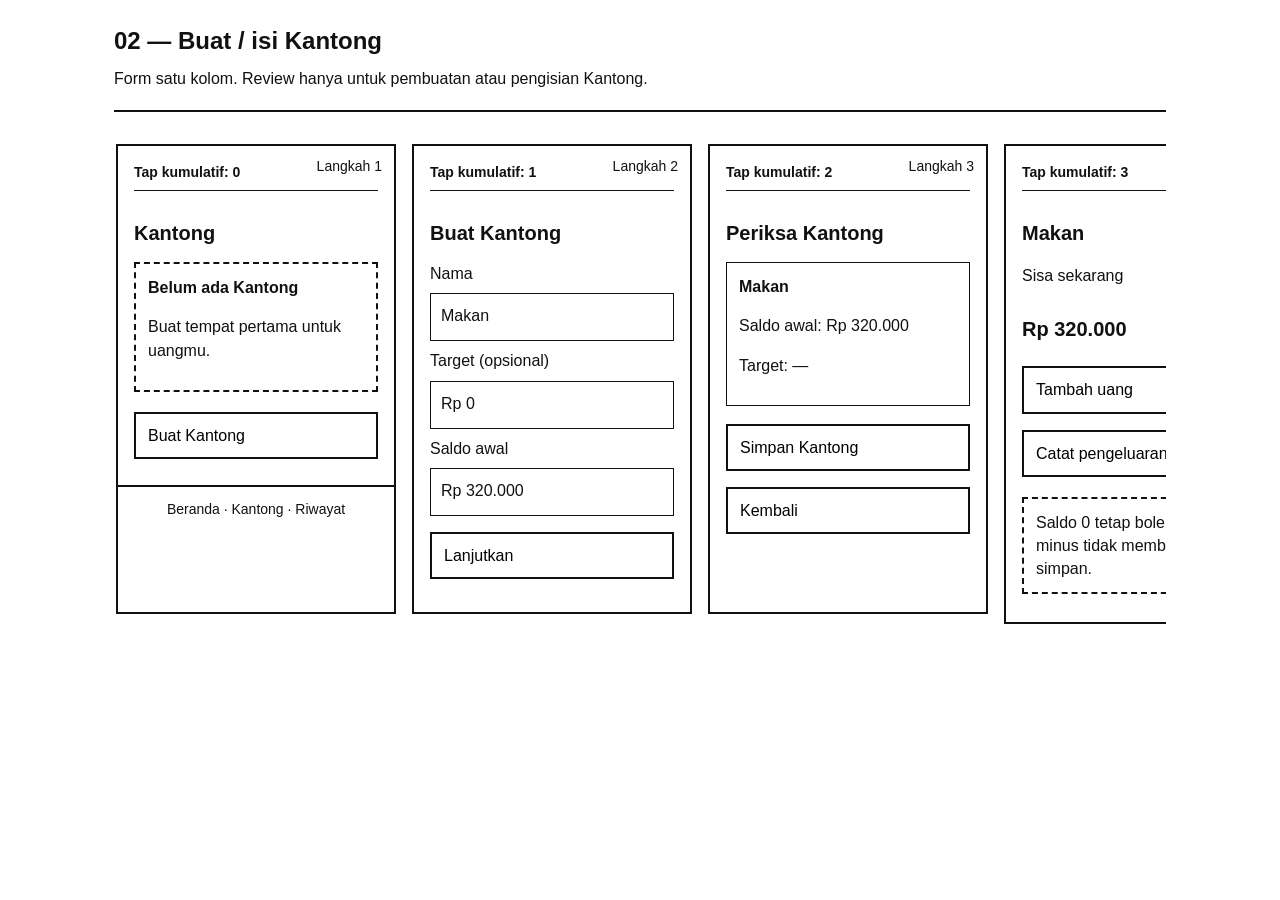
==== docs/ux/wireframes/02-kantong.html @ 2f8f4656 "docs(ux): add low-fidelity wireframes Co-authored-by: multica-agent <github@multica.ai>" ====
<!doctype html><html lang="id"><head><meta charset="utf-8"><meta name="viewport" content="width=device-width,initial-scale=1"><title>Kantong — Moolah</title><link rel="stylesheet" href="style.css"></head><body><main class="wrap"><div class="intro"><h1>02 — Buat / isi Kantong</h1><p>Form satu kolom. Review hanya untuk pembuatan atau pengisian Kantong.</p></div><section class="flow"><article class="screen"><span class="step">Langkah 1</span><div class="meta">Tap kumulatif: 0</div><h2>Kantong</h2><div class="state"><b>Belum ada Kantong</b><p>Buat tempat pertama untuk uangmu.</p></div><button class="touch">Buat Kantong</button><div class="nav">Beranda · Kantong · Riwayat</div></article><article class="screen"><span class="step">Langkah 2</span><div class="meta">Tap kumulatif: 1</div><h2>Buat Kantong</h2><label>Nama<div class="field">Makan</div></label><label>Target (opsional)<div class="field">Rp 0</div></label><label>Saldo awal<div class="field">Rp 320.000</div></label><button class="touch">Lanjutkan</button></article><article class="screen"><span class="step">Langkah 3</span><div class="meta">Tap kumulatif: 2</div><h2>Periksa Kantong</h2><div class="box"><b>Makan</b><p>Saldo awal: Rp 320.000</p><p>Target: —</p></div><button class="touch">Simpan Kantong</button><button class="touch">Kembali</button></article><article class="screen"><span class="step">Selesai</span><div class="meta">Tap kumulatif: 3</div><h2>Makan</h2><p>Sisa sekarang</p><h2>Rp 320.000</h2><button class="touch">Tambah uang</button><button class="touch">Catat pengeluaran</button><div class="state">Saldo 0 tetap boleh. Kantong minus tidak memblokir simpan.</div></article></section></main></body></html>
---- docs/ux/wireframes/style.css ----
*{box-sizing:border-box}html{font-size:16px}body{margin:0;background:#fff;color:#111;font:16px/1.45 Arial,sans-serif}a{color:#111}.wrap{max-width:1100px;margin:auto;padding:24px}.intro{border-bottom:2px solid #111;margin-bottom:24px}.intro h1{font-size:24px;margin:0 0 8px}.intro p{margin:8px 0 20px}.flow{display:flex;gap:16px;align-items:flex-start;overflow-x:auto;padding:8px 2px 24px}.screen{flex:0 0 280px;min-height:470px;border:2px solid #111;padding:16px;position:relative}.screen h2{font-size:20px;margin:28px 0 14px}.screen h3{font-size:16px;margin:16px 0 8px}.meta{border-bottom:1px solid #111;padding-bottom:8px;font-size:14px;font-weight:bold}.step{position:absolute;right:12px;top:10px;font-size:14px}.tap{font-size:14px;border:1px dashed #555;padding:4px;margin:12px 0}.touch{min-height:44px;border:2px solid #111;background:#fff;padding:10px 12px;margin:8px 0;width:100%;font:inherit;text-align:left}.touch.center{text-align:center}.field{border:1px solid #111;min-height:48px;padding:10px;margin:8px 0}.field small{display:block;font-size:12px}.line{border-top:1px solid #111;margin:14px 0}.box{border:1px solid #111;padding:12px;margin:10px 0}.muted{color:#444}.state{border:2px dashed #111;padding:12px;margin:12px 0}.nav{border-top:2px solid #111;margin:18px -16px -16px;padding:12px 8px;display:flex;justify-content:space-around;font-size:14px}.toast{border:2px solid #111;padding:12px;margin-top:16px}.badge{display:inline-block;border:1px solid #111;padding:3px 7px;font-size:14px}.index li{margin:12px 0}.legend{font-size:14px;border-left:4px solid #111;padding-left:10px;margin:16px 0}@media(max-width:600px){.wrap{padding:16px}.screen{flex-basis:280px}}
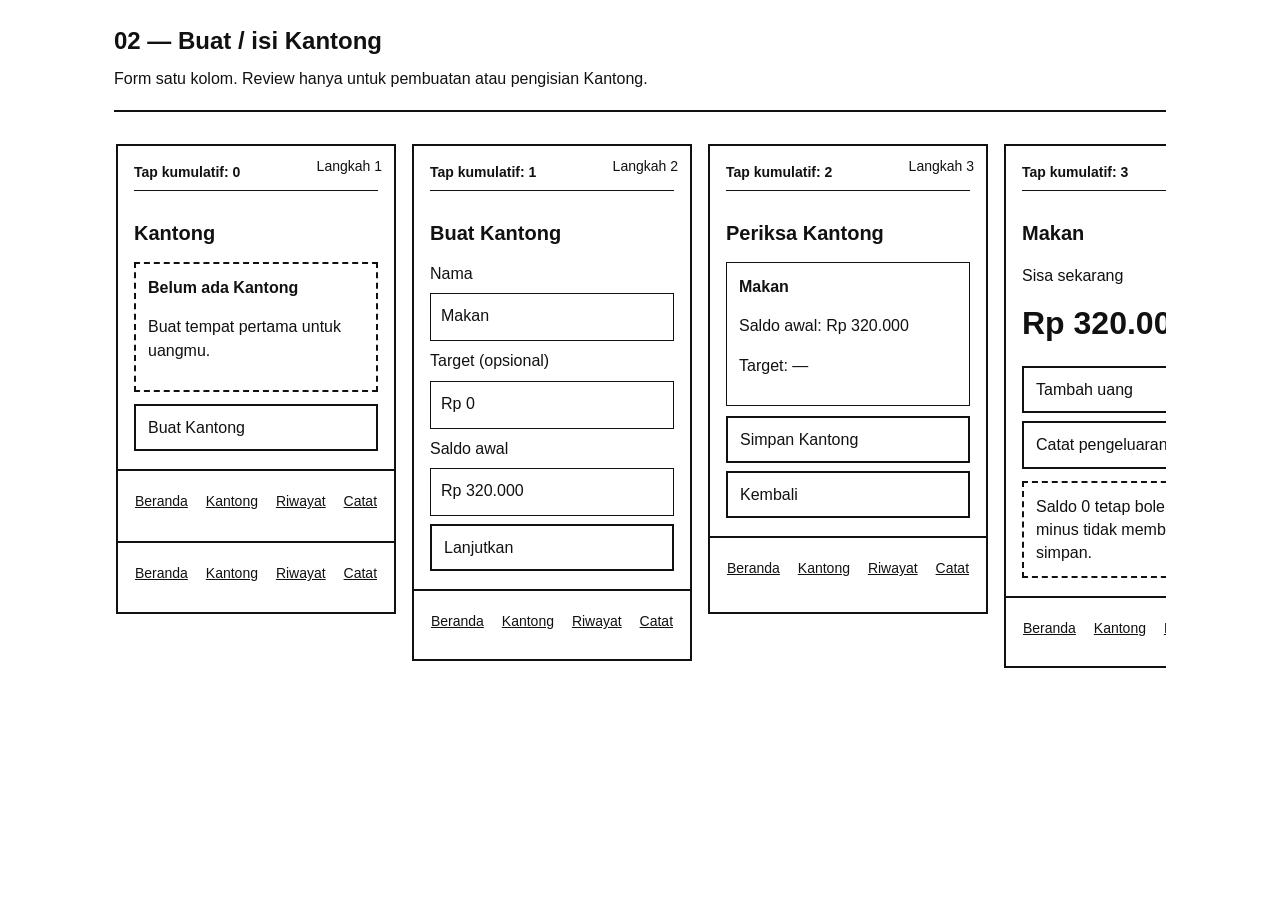
==== commit b21b6f5a: "docs(ux): link wireframe screens Co-authored-by: multica-agent <github@multica.ai>" ====
--- a/docs/ux/wireframes/02-kantong.html
+++ b/docs/ux/wireframes/02-kantong.html
@@ -1 +1 @@
-<!doctype html><html lang="id"><head><meta charset="utf-8"><meta name="viewport" content="width=device-width,initial-scale=1"><title>Kantong — Moolah</title><link rel="stylesheet" href="style.css"></head><body><main class="wrap"><div class="intro"><h1>02 — Buat / isi Kantong</h1><p>Form satu kolom. Review hanya untuk pembuatan atau pengisian Kantong.</p></div><section class="flow"><article class="screen"><span class="step">Langkah 1</span><div class="meta">Tap kumulatif: 0</div><h2>Kantong</h2><div class="state"><b>Belum ada Kantong</b><p>Buat tempat pertama untuk uangmu.</p></div><button class="touch">Buat Kantong</button><div class="nav">Beranda · Kantong · Riwayat</div></article><article class="screen"><span class="step">Langkah 2</span><div class="meta">Tap kumulatif: 1</div><h2>Buat Kantong</h2><label>Nama<div class="field">Makan</div></label><label>Target (opsional)<div class="field">Rp 0</div></label><label>Saldo awal<div class="field">Rp 320.000</div></label><button class="touch">Lanjutkan</button></article><article class="screen"><span class="step">Langkah 3</span><div class="meta">Tap kumulatif: 2</div><h2>Periksa Kantong</h2><div class="box"><b>Makan</b><p>Saldo awal: Rp 320.000</p><p>Target: —</p></div><button class="touch">Simpan Kantong</button><button class="touch">Kembali</button></article><article class="screen"><span class="step">Selesai</span><div class="meta">Tap kumulatif: 3</div><h2>Makan</h2><p>Sisa sekarang</p><h2>Rp 320.000</h2><button class="touch">Tambah uang</button><button class="touch">Catat pengeluaran</button><div class="state">Saldo 0 tetap boleh. Kantong minus tidak memblokir simpan.</div></article></section></main></body></html>+<!doctype html><html lang="id"><head><meta charset="utf-8"><meta name="viewport" content="width=device-width,initial-scale=1"><title>Kantong — Moolah</title><link rel="stylesheet" href="style.css"></head><body><main class="wrap"><div class="intro"><h1>02 — Buat / isi Kantong</h1><p>Form satu kolom. Review hanya untuk pembuatan atau pengisian Kantong.</p></div><section class="flow"><article class="screen"><span class="step">Langkah 1</span><div class="meta">Tap kumulatif: 0</div><h2>Kantong</h2><div class="state"><b>Belum ada Kantong</b><p>Buat tempat pertama untuk uangmu.</p></div><a class="touch" href="02-kantong.html">Buat Kantong</a><div class="nav"><a href="01-onboarding.html">Beranda</a><a href="02-kantong.html">Kantong</a><a href="05-sisa-kantong.html">Riwayat</a><a href="03-manual.html">Catat</a></div><div class="nav"><a href="01-onboarding.html">Beranda</a><a href="02-kantong.html">Kantong</a><a href="05-sisa-kantong.html">Riwayat</a><a href="03-manual.html">Catat</a></div></article><article class="screen"><span class="step">Langkah 2</span><div class="meta">Tap kumulatif: 1</div><h2>Buat Kantong</h2><label>Nama<div class="field">Makan</div></label><label>Target (opsional)<div class="field">Rp 0</div></label><label>Saldo awal<div class="field">Rp 320.000</div></label><a class="touch" href="03-manual.html">Lanjutkan</a><div class="nav"><a href="01-onboarding.html">Beranda</a><a href="02-kantong.html">Kantong</a><a href="05-sisa-kantong.html">Riwayat</a><a href="03-manual.html">Catat</a></div></article><article class="screen"><span class="step">Langkah 3</span><div class="meta">Tap kumulatif: 2</div><h2>Periksa Kantong</h2><div class="box"><b>Makan</b><p>Saldo awal: Rp 320.000</p><p>Target: —</p></div><a class="touch" href="02-kantong.html">Simpan Kantong</a><a class="touch" href="index.html">Kembali</a><div class="nav"><a href="01-onboarding.html">Beranda</a><a href="02-kantong.html">Kantong</a><a href="05-sisa-kantong.html">Riwayat</a><a href="03-manual.html">Catat</a></div></article><article class="screen"><span class="step">Selesai</span><div class="meta">Tap kumulatif: 3</div><h2>Makan</h2><p>Sisa sekarang</p><div class="balance">Rp 320.000</div><a class="touch" href="02-kantong.html">Tambah uang</a><a class="touch" href="03-manual.html">Catat pengeluaran</a><div class="state">Saldo 0 tetap boleh. Kantong minus tidak memblokir simpan.</div><div class="nav"><a href="01-onboarding.html">Beranda</a><a href="02-kantong.html">Kantong</a><a href="05-sisa-kantong.html">Riwayat</a><a href="03-manual.html">Catat</a></div></article></section></main></body></html>
--- a/docs/ux/wireframes/style.css
+++ b/docs/ux/wireframes/style.css
@@ -1 +1,2 @@
 *{box-sizing:border-box}html{font-size:16px}body{margin:0;background:#fff;color:#111;font:16px/1.45 Arial,sans-serif}a{color:#111}.wrap{max-width:1100px;margin:auto;padding:24px}.intro{border-bottom:2px solid #111;margin-bottom:24px}.intro h1{font-size:24px;margin:0 0 8px}.intro p{margin:8px 0 20px}.flow{display:flex;gap:16px;align-items:flex-start;overflow-x:auto;padding:8px 2px 24px}.screen{flex:0 0 280px;min-height:470px;border:2px solid #111;padding:16px;position:relative}.screen h2{font-size:20px;margin:28px 0 14px}.screen h3{font-size:16px;margin:16px 0 8px}.meta{border-bottom:1px solid #111;padding-bottom:8px;font-size:14px;font-weight:bold}.step{position:absolute;right:12px;top:10px;font-size:14px}.tap{font-size:14px;border:1px dashed #555;padding:4px;margin:12px 0}.touch{min-height:44px;border:2px solid #111;background:#fff;padding:10px 12px;margin:8px 0;width:100%;font:inherit;text-align:left}.touch.center{text-align:center}.field{border:1px solid #111;min-height:48px;padding:10px;margin:8px 0}.field small{display:block;font-size:12px}.line{border-top:1px solid #111;margin:14px 0}.box{border:1px solid #111;padding:12px;margin:10px 0}.muted{color:#444}.state{border:2px dashed #111;padding:12px;margin:12px 0}.nav{border-top:2px solid #111;margin:18px -16px -16px;padding:12px 8px;display:flex;justify-content:space-around;font-size:14px}.toast{border:2px solid #111;padding:12px;margin-top:16px}.badge{display:inline-block;border:1px solid #111;padding:3px 7px;font-size:14px}.index li{margin:12px 0}.legend{font-size:14px;border-left:4px solid #111;padding-left:10px;margin:16px 0}@media(max-width:600px){.wrap{padding:16px}.screen{flex-basis:280px}}
+.touch{display:block;text-decoration:none}.nav a{color:#111;text-decoration:underline;padding:8px 4px;min-height:44px;display:inline-block}.balance{font-size:32px;font-weight:bold;line-height:1.15;margin:18px 0 24px}
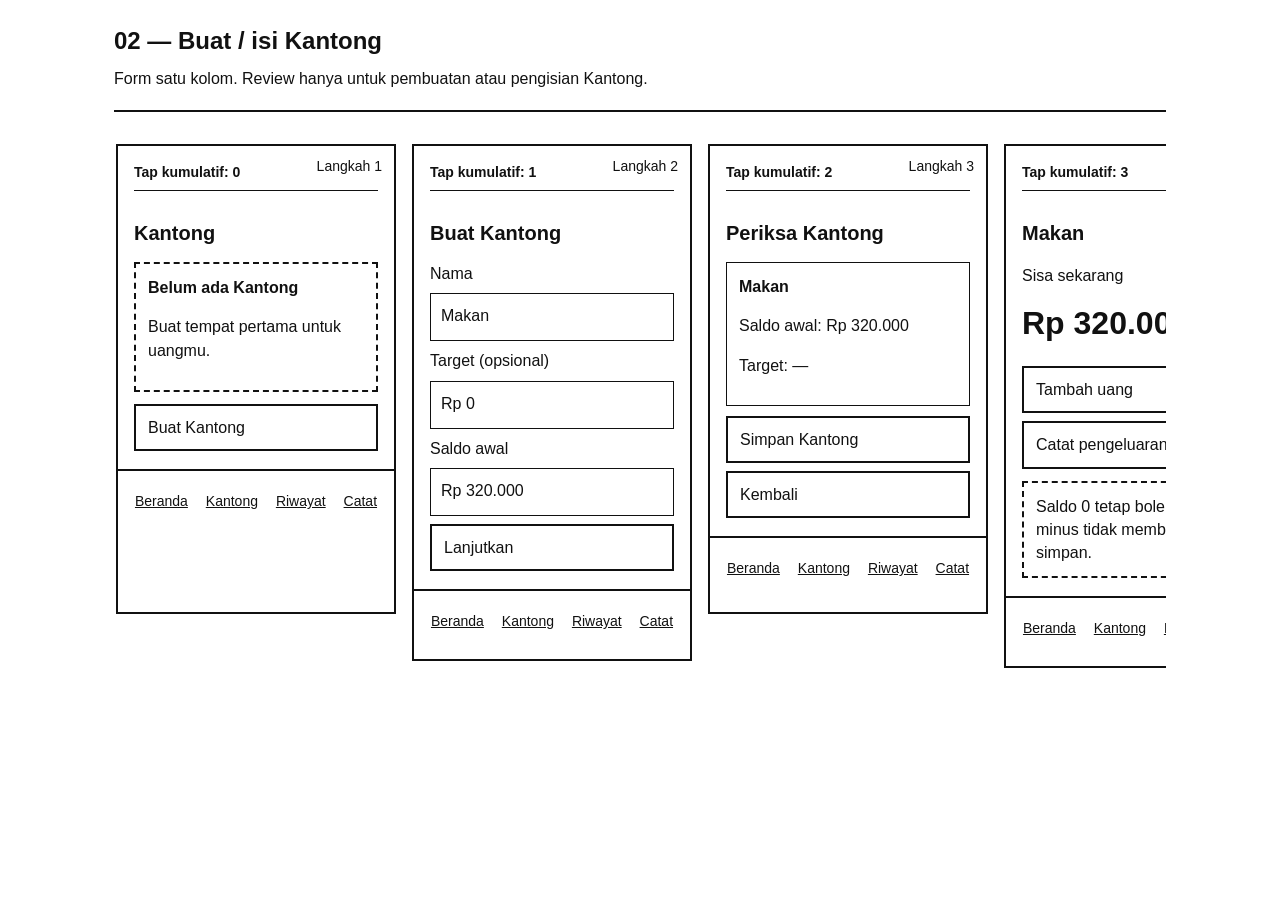
==== commit 4c9bd8a5: "fix(ux): make wireframe flows executable Co-authored-by: multica-agent <github@multica.ai>" ====
--- a/docs/ux/wireframes/02-kantong.html
+++ b/docs/ux/wireframes/02-kantong.html
@@ -1 +1 @@
-<!doctype html><html lang="id"><head><meta charset="utf-8"><meta name="viewport" content="width=device-width,initial-scale=1"><title>Kantong — Moolah</title><link rel="stylesheet" href="style.css"></head><body><main class="wrap"><div class="intro"><h1>02 — Buat / isi Kantong</h1><p>Form satu kolom. Review hanya untuk pembuatan atau pengisian Kantong.</p></div><section class="flow"><article class="screen"><span class="step">Langkah 1</span><div class="meta">Tap kumulatif: 0</div><h2>Kantong</h2><div class="state"><b>Belum ada Kantong</b><p>Buat tempat pertama untuk uangmu.</p></div><a class="touch" href="02-kantong.html">Buat Kantong</a><div class="nav"><a href="01-onboarding.html">Beranda</a><a href="02-kantong.html">Kantong</a><a href="05-sisa-kantong.html">Riwayat</a><a href="03-manual.html">Catat</a></div><div class="nav"><a href="01-onboarding.html">Beranda</a><a href="02-kantong.html">Kantong</a><a href="05-sisa-kantong.html">Riwayat</a><a href="03-manual.html">Catat</a></div></article><article class="screen"><span class="step">Langkah 2</span><div class="meta">Tap kumulatif: 1</div><h2>Buat Kantong</h2><label>Nama<div class="field">Makan</div></label><label>Target (opsional)<div class="field">Rp 0</div></label><label>Saldo awal<div class="field">Rp 320.000</div></label><a class="touch" href="03-manual.html">Lanjutkan</a><div class="nav"><a href="01-onboarding.html">Beranda</a><a href="02-kantong.html">Kantong</a><a href="05-sisa-kantong.html">Riwayat</a><a href="03-manual.html">Catat</a></div></article><article class="screen"><span class="step">Langkah 3</span><div class="meta">Tap kumulatif: 2</div><h2>Periksa Kantong</h2><div class="box"><b>Makan</b><p>Saldo awal: Rp 320.000</p><p>Target: —</p></div><a class="touch" href="02-kantong.html">Simpan Kantong</a><a class="touch" href="index.html">Kembali</a><div class="nav"><a href="01-onboarding.html">Beranda</a><a href="02-kantong.html">Kantong</a><a href="05-sisa-kantong.html">Riwayat</a><a href="03-manual.html">Catat</a></div></article><article class="screen"><span class="step">Selesai</span><div class="meta">Tap kumulatif: 3</div><h2>Makan</h2><p>Sisa sekarang</p><div class="balance">Rp 320.000</div><a class="touch" href="02-kantong.html">Tambah uang</a><a class="touch" href="03-manual.html">Catat pengeluaran</a><div class="state">Saldo 0 tetap boleh. Kantong minus tidak memblokir simpan.</div><div class="nav"><a href="01-onboarding.html">Beranda</a><a href="02-kantong.html">Kantong</a><a href="05-sisa-kantong.html">Riwayat</a><a href="03-manual.html">Catat</a></div></article></section></main></body></html>+<!doctype html><html lang="id"><head><meta charset="utf-8"><meta name="viewport" content="width=device-width,initial-scale=1"><title>Kantong — Moolah</title><link rel="stylesheet" href="style.css"></head><body><main class="wrap"><div class="intro"><h1>02 — Buat / isi Kantong</h1><p>Form satu kolom. Review hanya untuk pembuatan atau pengisian Kantong.</p></div><section class="flow"><article class="screen" id="layar-1"><span class="step">Langkah 1</span><div class="meta">Tap kumulatif: 0</div><h2>Kantong</h2><div class="state"><b>Belum ada Kantong</b><p>Buat tempat pertama untuk uangmu.</p></div><a class="touch" href="02-kantong.html">Buat Kantong</a><div class="nav"><a href="05-sisa-kantong.html#beranda">Beranda</a><a href="02-kantong.html#layar-1">Kantong</a><a href="05-sisa-kantong.html#riwayat">Riwayat</a><a href="03-manual.html#layar-1">Catat</a></div></article><article class="screen" id="layar-2"><span class="step">Langkah 2</span><div class="meta">Tap kumulatif: 1</div><h2>Buat Kantong</h2><label>Nama<div class="field">Makan</div></label><label>Target (opsional)<div class="field">Rp 0</div></label><label>Saldo awal<div class="field">Rp 320.000</div></label><a class="touch" href="#layar-3">Lanjutkan</a><div class="nav"><a href="05-sisa-kantong.html#beranda">Beranda</a><a href="02-kantong.html#layar-1">Kantong</a><a href="05-sisa-kantong.html#riwayat">Riwayat</a><a href="03-manual.html#layar-1">Catat</a></div></article><article class="screen" id="layar-3"><span class="step">Langkah 3</span><div class="meta">Tap kumulatif: 2</div><h2>Periksa Kantong</h2><div class="box"><b>Makan</b><p>Saldo awal: Rp 320.000</p><p>Target: —</p></div><a class="touch" href="#layar-4">Simpan Kantong</a><a class="touch" href="index.html">Kembali</a><div class="nav"><a href="05-sisa-kantong.html#beranda">Beranda</a><a href="02-kantong.html#layar-1">Kantong</a><a href="05-sisa-kantong.html#riwayat">Riwayat</a><a href="03-manual.html#layar-1">Catat</a></div></article><article class="screen" id="layar-4"><span class="step">Selesai</span><div class="meta">Tap kumulatif: 3</div><h2>Makan</h2><p>Sisa sekarang</p><div class="balance">Rp 320.000</div><a class="touch" href="02-kantong.html">Tambah uang</a><a class="touch" href="03-manual.html">Catat pengeluaran</a><div class="state">Saldo 0 tetap boleh. Kantong minus tidak memblokir simpan.</div><div class="nav"><a href="05-sisa-kantong.html#beranda">Beranda</a><a href="02-kantong.html#layar-1">Kantong</a><a href="05-sisa-kantong.html#riwayat">Riwayat</a><a href="03-manual.html#layar-1">Catat</a></div></article></section></main></body></html>
--- a/docs/ux/wireframes/style.css
+++ b/docs/ux/wireframes/style.css
@@ -1,2 +1,3 @@
 *{box-sizing:border-box}html{font-size:16px}body{margin:0;background:#fff;color:#111;font:16px/1.45 Arial,sans-serif}a{color:#111}.wrap{max-width:1100px;margin:auto;padding:24px}.intro{border-bottom:2px solid #111;margin-bottom:24px}.intro h1{font-size:24px;margin:0 0 8px}.intro p{margin:8px 0 20px}.flow{display:flex;gap:16px;align-items:flex-start;overflow-x:auto;padding:8px 2px 24px}.screen{flex:0 0 280px;min-height:470px;border:2px solid #111;padding:16px;position:relative}.screen h2{font-size:20px;margin:28px 0 14px}.screen h3{font-size:16px;margin:16px 0 8px}.meta{border-bottom:1px solid #111;padding-bottom:8px;font-size:14px;font-weight:bold}.step{position:absolute;right:12px;top:10px;font-size:14px}.tap{font-size:14px;border:1px dashed #555;padding:4px;margin:12px 0}.touch{min-height:44px;border:2px solid #111;background:#fff;padding:10px 12px;margin:8px 0;width:100%;font:inherit;text-align:left}.touch.center{text-align:center}.field{border:1px solid #111;min-height:48px;padding:10px;margin:8px 0}.field small{display:block;font-size:12px}.line{border-top:1px solid #111;margin:14px 0}.box{border:1px solid #111;padding:12px;margin:10px 0}.muted{color:#444}.state{border:2px dashed #111;padding:12px;margin:12px 0}.nav{border-top:2px solid #111;margin:18px -16px -16px;padding:12px 8px;display:flex;justify-content:space-around;font-size:14px}.toast{border:2px solid #111;padding:12px;margin-top:16px}.badge{display:inline-block;border:1px solid #111;padding:3px 7px;font-size:14px}.index li{margin:12px 0}.legend{font-size:14px;border-left:4px solid #111;padding-left:10px;margin:16px 0}@media(max-width:600px){.wrap{padding:16px}.screen{flex-basis:280px}}
 .touch{display:block;text-decoration:none}.nav a{color:#111;text-decoration:underline;padding:8px 4px;min-height:44px;display:inline-block}.balance{font-size:32px;font-weight:bold;line-height:1.15;margin:18px 0 24px}
+.screen:target{outline:3px solid #111;outline-offset:4px}.balance{font-size:32px;font-weight:bold;line-height:1.15;margin:18px 0 24px}
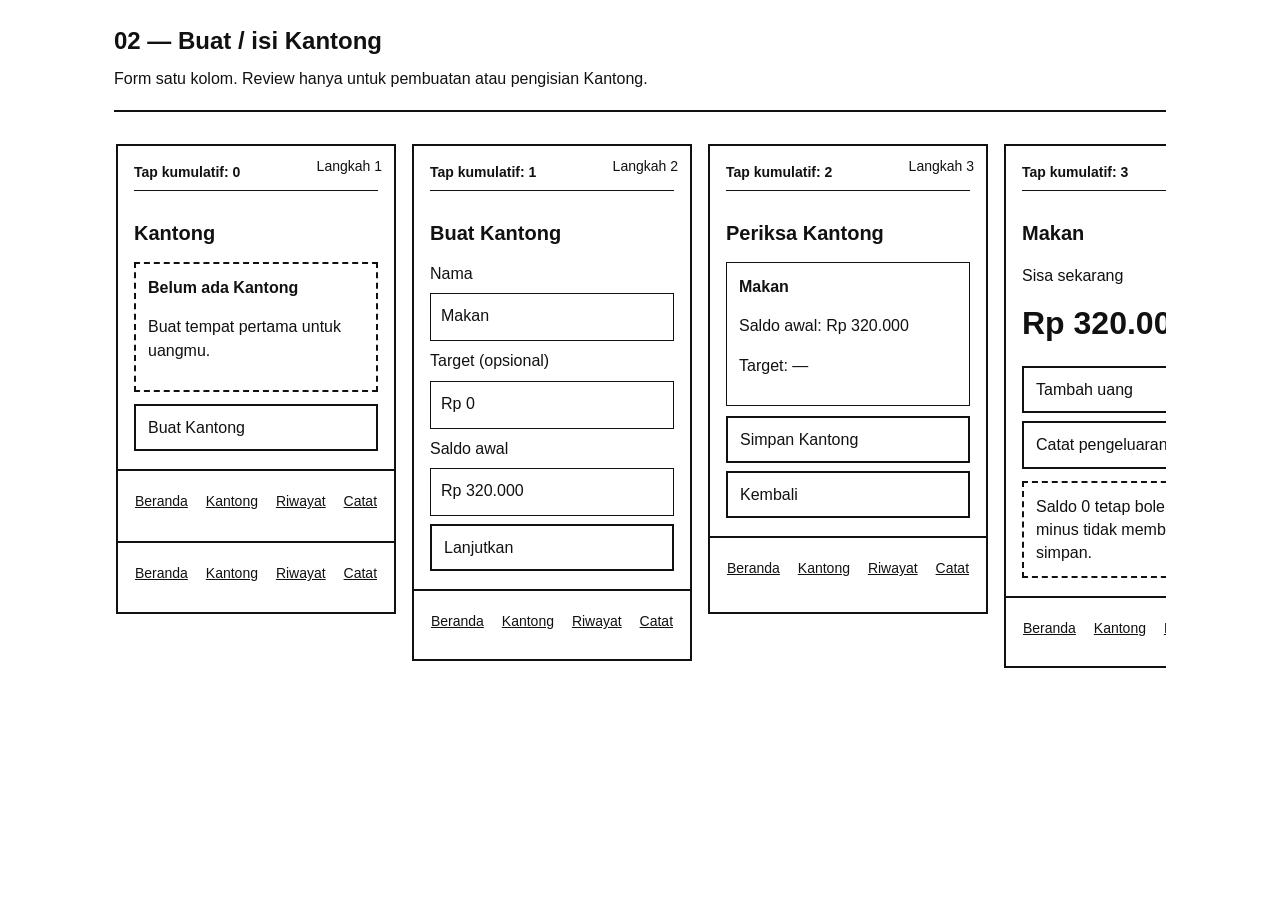
==== commit 0675c0e9: "Merge commit '3c64b82' into agent/morgan/ux-phase1-2" ====
--- a/docs/ux/wireframes/02-kantong.html
+++ b/docs/ux/wireframes/02-kantong.html
@@ -1 +1 @@
-<!doctype html><html lang="id"><head><meta charset="utf-8"><meta name="viewport" content="width=device-width,initial-scale=1"><title>Kantong — Moolah</title><link rel="stylesheet" href="style.css"></head><body><main class="wrap"><div class="intro"><h1>02 — Buat / isi Kantong</h1><p>Form satu kolom. Review hanya untuk pembuatan atau pengisian Kantong.</p></div><section class="flow"><article class="screen" id="layar-1"><span class="step">Langkah 1</span><div class="meta">Tap kumulatif: 0</div><h2>Kantong</h2><div class="state"><b>Belum ada Kantong</b><p>Buat tempat pertama untuk uangmu.</p></div><a class="touch" href="02-kantong.html">Buat Kantong</a><div class="nav"><a href="05-sisa-kantong.html#beranda">Beranda</a><a href="02-kantong.html#layar-1">Kantong</a><a href="05-sisa-kantong.html#riwayat">Riwayat</a><a href="03-manual.html#layar-1">Catat</a></div></article><article class="screen" id="layar-2"><span class="step">Langkah 2</span><div class="meta">Tap kumulatif: 1</div><h2>Buat Kantong</h2><label>Nama<div class="field">Makan</div></label><label>Target (opsional)<div class="field">Rp 0</div></label><label>Saldo awal<div class="field">Rp 320.000</div></label><a class="touch" href="#layar-3">Lanjutkan</a><div class="nav"><a href="05-sisa-kantong.html#beranda">Beranda</a><a href="02-kantong.html#layar-1">Kantong</a><a href="05-sisa-kantong.html#riwayat">Riwayat</a><a href="03-manual.html#layar-1">Catat</a></div></article><article class="screen" id="layar-3"><span class="step">Langkah 3</span><div class="meta">Tap kumulatif: 2</div><h2>Periksa Kantong</h2><div class="box"><b>Makan</b><p>Saldo awal: Rp 320.000</p><p>Target: —</p></div><a class="touch" href="#layar-4">Simpan Kantong</a><a class="touch" href="index.html">Kembali</a><div class="nav"><a href="05-sisa-kantong.html#beranda">Beranda</a><a href="02-kantong.html#layar-1">Kantong</a><a href="05-sisa-kantong.html#riwayat">Riwayat</a><a href="03-manual.html#layar-1">Catat</a></div></article><article class="screen" id="layar-4"><span class="step">Selesai</span><div class="meta">Tap kumulatif: 3</div><h2>Makan</h2><p>Sisa sekarang</p><div class="balance">Rp 320.000</div><a class="touch" href="02-kantong.html">Tambah uang</a><a class="touch" href="03-manual.html">Catat pengeluaran</a><div class="state">Saldo 0 tetap boleh. Kantong minus tidak memblokir simpan.</div><div class="nav"><a href="05-sisa-kantong.html#beranda">Beranda</a><a href="02-kantong.html#layar-1">Kantong</a><a href="05-sisa-kantong.html#riwayat">Riwayat</a><a href="03-manual.html#layar-1">Catat</a></div></article></section></main></body></html>+<!doctype html><html lang="id"><head><meta charset="utf-8"><meta name="viewport" content="width=device-width,initial-scale=1"><title>Kantong — Moolah</title><link rel="stylesheet" href="style.css"></head><body><main class="wrap"><div class="intro"><h1>02 — Buat / isi Kantong</h1><p>Form satu kolom. Review hanya untuk pembuatan atau pengisian Kantong.</p></div><section class="flow"><article class="screen"><span class="step">Langkah 1</span><div class="meta">Tap kumulatif: 0</div><h2>Kantong</h2><div class="state"><b>Belum ada Kantong</b><p>Buat tempat pertama untuk uangmu.</p></div><a class="touch" href="02-kantong.html">Buat Kantong</a><div class="nav"><a href="01-onboarding.html">Beranda</a><a href="02-kantong.html">Kantong</a><a href="05-sisa-kantong.html">Riwayat</a><a href="03-manual.html">Catat</a></div><div class="nav"><a href="01-onboarding.html">Beranda</a><a href="02-kantong.html">Kantong</a><a href="05-sisa-kantong.html">Riwayat</a><a href="03-manual.html">Catat</a></div></article><article class="screen"><span class="step">Langkah 2</span><div class="meta">Tap kumulatif: 1</div><h2>Buat Kantong</h2><label>Nama<div class="field">Makan</div></label><label>Target (opsional)<div class="field">Rp 0</div></label><label>Saldo awal<div class="field">Rp 320.000</div></label><a class="touch" href="03-manual.html">Lanjutkan</a><div class="nav"><a href="01-onboarding.html">Beranda</a><a href="02-kantong.html">Kantong</a><a href="05-sisa-kantong.html">Riwayat</a><a href="03-manual.html">Catat</a></div></article><article class="screen"><span class="step">Langkah 3</span><div class="meta">Tap kumulatif: 2</div><h2>Periksa Kantong</h2><div class="box"><b>Makan</b><p>Saldo awal: Rp 320.000</p><p>Target: —</p></div><a class="touch" href="02-kantong.html">Simpan Kantong</a><a class="touch" href="index.html">Kembali</a><div class="nav"><a href="01-onboarding.html">Beranda</a><a href="02-kantong.html">Kantong</a><a href="05-sisa-kantong.html">Riwayat</a><a href="03-manual.html">Catat</a></div></article><article class="screen"><span class="step">Selesai</span><div class="meta">Tap kumulatif: 3</div><h2>Makan</h2><p>Sisa sekarang</p><div class="balance">Rp 320.000</div><a class="touch" href="02-kantong.html">Tambah uang</a><a class="touch" href="03-manual.html">Catat pengeluaran</a><div class="state">Saldo 0 tetap boleh. Kantong minus tidak memblokir simpan.</div><div class="nav"><a href="01-onboarding.html">Beranda</a><a href="02-kantong.html">Kantong</a><a href="05-sisa-kantong.html">Riwayat</a><a href="03-manual.html">Catat</a></div></article></section></main></body></html>
--- a/docs/ux/wireframes/style.css
+++ b/docs/ux/wireframes/style.css
@@ -1,3 +1,2 @@
 *{box-sizing:border-box}html{font-size:16px}body{margin:0;background:#fff;color:#111;font:16px/1.45 Arial,sans-serif}a{color:#111}.wrap{max-width:1100px;margin:auto;padding:24px}.intro{border-bottom:2px solid #111;margin-bottom:24px}.intro h1{font-size:24px;margin:0 0 8px}.intro p{margin:8px 0 20px}.flow{display:flex;gap:16px;align-items:flex-start;overflow-x:auto;padding:8px 2px 24px}.screen{flex:0 0 280px;min-height:470px;border:2px solid #111;padding:16px;position:relative}.screen h2{font-size:20px;margin:28px 0 14px}.screen h3{font-size:16px;margin:16px 0 8px}.meta{border-bottom:1px solid #111;padding-bottom:8px;font-size:14px;font-weight:bold}.step{position:absolute;right:12px;top:10px;font-size:14px}.tap{font-size:14px;border:1px dashed #555;padding:4px;margin:12px 0}.touch{min-height:44px;border:2px solid #111;background:#fff;padding:10px 12px;margin:8px 0;width:100%;font:inherit;text-align:left}.touch.center{text-align:center}.field{border:1px solid #111;min-height:48px;padding:10px;margin:8px 0}.field small{display:block;font-size:12px}.line{border-top:1px solid #111;margin:14px 0}.box{border:1px solid #111;padding:12px;margin:10px 0}.muted{color:#444}.state{border:2px dashed #111;padding:12px;margin:12px 0}.nav{border-top:2px solid #111;margin:18px -16px -16px;padding:12px 8px;display:flex;justify-content:space-around;font-size:14px}.toast{border:2px solid #111;padding:12px;margin-top:16px}.badge{display:inline-block;border:1px solid #111;padding:3px 7px;font-size:14px}.index li{margin:12px 0}.legend{font-size:14px;border-left:4px solid #111;padding-left:10px;margin:16px 0}@media(max-width:600px){.wrap{padding:16px}.screen{flex-basis:280px}}
 .touch{display:block;text-decoration:none}.nav a{color:#111;text-decoration:underline;padding:8px 4px;min-height:44px;display:inline-block}.balance{font-size:32px;font-weight:bold;line-height:1.15;margin:18px 0 24px}
-.screen:target{outline:3px solid #111;outline-offset:4px}.balance{font-size:32px;font-weight:bold;line-height:1.15;margin:18px 0 24px}
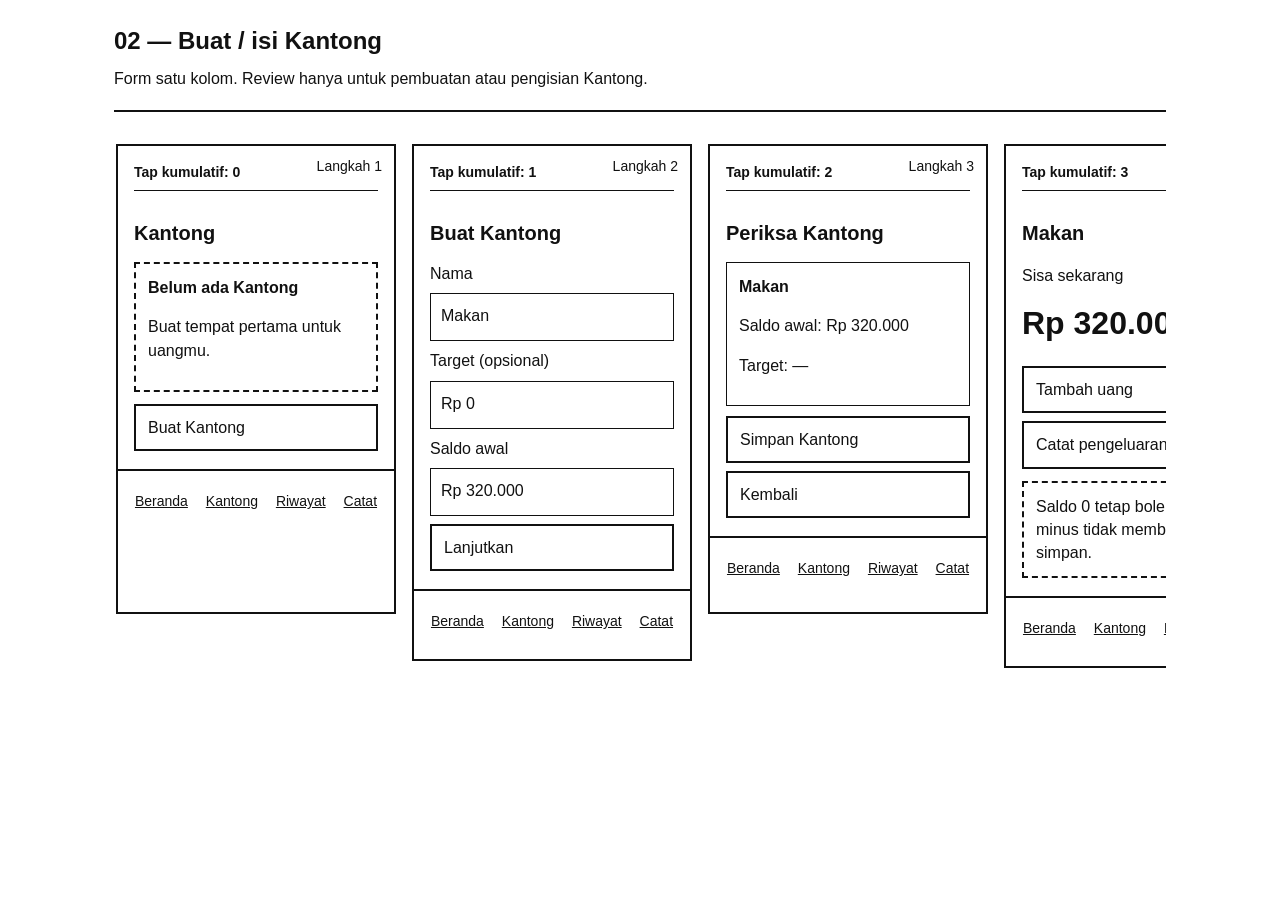
==== commit ece37410: "Merge commit '4c9bd8a' into agent/morgan/ux-phase1-2" ====
--- a/docs/ux/wireframes/02-kantong.html
+++ b/docs/ux/wireframes/02-kantong.html
@@ -1 +1 @@
-<!doctype html><html lang="id"><head><meta charset="utf-8"><meta name="viewport" content="width=device-width,initial-scale=1"><title>Kantong — Moolah</title><link rel="stylesheet" href="style.css"></head><body><main class="wrap"><div class="intro"><h1>02 — Buat / isi Kantong</h1><p>Form satu kolom. Review hanya untuk pembuatan atau pengisian Kantong.</p></div><section class="flow"><article class="screen"><span class="step">Langkah 1</span><div class="meta">Tap kumulatif: 0</div><h2>Kantong</h2><div class="state"><b>Belum ada Kantong</b><p>Buat tempat pertama untuk uangmu.</p></div><a class="touch" href="02-kantong.html">Buat Kantong</a><div class="nav"><a href="01-onboarding.html">Beranda</a><a href="02-kantong.html">Kantong</a><a href="05-sisa-kantong.html">Riwayat</a><a href="03-manual.html">Catat</a></div><div class="nav"><a href="01-onboarding.html">Beranda</a><a href="02-kantong.html">Kantong</a><a href="05-sisa-kantong.html">Riwayat</a><a href="03-manual.html">Catat</a></div></article><article class="screen"><span class="step">Langkah 2</span><div class="meta">Tap kumulatif: 1</div><h2>Buat Kantong</h2><label>Nama<div class="field">Makan</div></label><label>Target (opsional)<div class="field">Rp 0</div></label><label>Saldo awal<div class="field">Rp 320.000</div></label><a class="touch" href="03-manual.html">Lanjutkan</a><div class="nav"><a href="01-onboarding.html">Beranda</a><a href="02-kantong.html">Kantong</a><a href="05-sisa-kantong.html">Riwayat</a><a href="03-manual.html">Catat</a></div></article><article class="screen"><span class="step">Langkah 3</span><div class="meta">Tap kumulatif: 2</div><h2>Periksa Kantong</h2><div class="box"><b>Makan</b><p>Saldo awal: Rp 320.000</p><p>Target: —</p></div><a class="touch" href="02-kantong.html">Simpan Kantong</a><a class="touch" href="index.html">Kembali</a><div class="nav"><a href="01-onboarding.html">Beranda</a><a href="02-kantong.html">Kantong</a><a href="05-sisa-kantong.html">Riwayat</a><a href="03-manual.html">Catat</a></div></article><article class="screen"><span class="step">Selesai</span><div class="meta">Tap kumulatif: 3</div><h2>Makan</h2><p>Sisa sekarang</p><div class="balance">Rp 320.000</div><a class="touch" href="02-kantong.html">Tambah uang</a><a class="touch" href="03-manual.html">Catat pengeluaran</a><div class="state">Saldo 0 tetap boleh. Kantong minus tidak memblokir simpan.</div><div class="nav"><a href="01-onboarding.html">Beranda</a><a href="02-kantong.html">Kantong</a><a href="05-sisa-kantong.html">Riwayat</a><a href="03-manual.html">Catat</a></div></article></section></main></body></html>+<!doctype html><html lang="id"><head><meta charset="utf-8"><meta name="viewport" content="width=device-width,initial-scale=1"><title>Kantong — Moolah</title><link rel="stylesheet" href="style.css"></head><body><main class="wrap"><div class="intro"><h1>02 — Buat / isi Kantong</h1><p>Form satu kolom. Review hanya untuk pembuatan atau pengisian Kantong.</p></div><section class="flow"><article class="screen" id="layar-1"><span class="step">Langkah 1</span><div class="meta">Tap kumulatif: 0</div><h2>Kantong</h2><div class="state"><b>Belum ada Kantong</b><p>Buat tempat pertama untuk uangmu.</p></div><a class="touch" href="02-kantong.html">Buat Kantong</a><div class="nav"><a href="05-sisa-kantong.html#beranda">Beranda</a><a href="02-kantong.html#layar-1">Kantong</a><a href="05-sisa-kantong.html#riwayat">Riwayat</a><a href="03-manual.html#layar-1">Catat</a></div></article><article class="screen" id="layar-2"><span class="step">Langkah 2</span><div class="meta">Tap kumulatif: 1</div><h2>Buat Kantong</h2><label>Nama<div class="field">Makan</div></label><label>Target (opsional)<div class="field">Rp 0</div></label><label>Saldo awal<div class="field">Rp 320.000</div></label><a class="touch" href="#layar-3">Lanjutkan</a><div class="nav"><a href="05-sisa-kantong.html#beranda">Beranda</a><a href="02-kantong.html#layar-1">Kantong</a><a href="05-sisa-kantong.html#riwayat">Riwayat</a><a href="03-manual.html#layar-1">Catat</a></div></article><article class="screen" id="layar-3"><span class="step">Langkah 3</span><div class="meta">Tap kumulatif: 2</div><h2>Periksa Kantong</h2><div class="box"><b>Makan</b><p>Saldo awal: Rp 320.000</p><p>Target: —</p></div><a class="touch" href="#layar-4">Simpan Kantong</a><a class="touch" href="index.html">Kembali</a><div class="nav"><a href="05-sisa-kantong.html#beranda">Beranda</a><a href="02-kantong.html#layar-1">Kantong</a><a href="05-sisa-kantong.html#riwayat">Riwayat</a><a href="03-manual.html#layar-1">Catat</a></div></article><article class="screen" id="layar-4"><span class="step">Selesai</span><div class="meta">Tap kumulatif: 3</div><h2>Makan</h2><p>Sisa sekarang</p><div class="balance">Rp 320.000</div><a class="touch" href="02-kantong.html">Tambah uang</a><a class="touch" href="03-manual.html">Catat pengeluaran</a><div class="state">Saldo 0 tetap boleh. Kantong minus tidak memblokir simpan.</div><div class="nav"><a href="05-sisa-kantong.html#beranda">Beranda</a><a href="02-kantong.html#layar-1">Kantong</a><a href="05-sisa-kantong.html#riwayat">Riwayat</a><a href="03-manual.html#layar-1">Catat</a></div></article></section></main></body></html>
--- a/docs/ux/wireframes/style.css
+++ b/docs/ux/wireframes/style.css
@@ -1,2 +1,3 @@
 *{box-sizing:border-box}html{font-size:16px}body{margin:0;background:#fff;color:#111;font:16px/1.45 Arial,sans-serif}a{color:#111}.wrap{max-width:1100px;margin:auto;padding:24px}.intro{border-bottom:2px solid #111;margin-bottom:24px}.intro h1{font-size:24px;margin:0 0 8px}.intro p{margin:8px 0 20px}.flow{display:flex;gap:16px;align-items:flex-start;overflow-x:auto;padding:8px 2px 24px}.screen{flex:0 0 280px;min-height:470px;border:2px solid #111;padding:16px;position:relative}.screen h2{font-size:20px;margin:28px 0 14px}.screen h3{font-size:16px;margin:16px 0 8px}.meta{border-bottom:1px solid #111;padding-bottom:8px;font-size:14px;font-weight:bold}.step{position:absolute;right:12px;top:10px;font-size:14px}.tap{font-size:14px;border:1px dashed #555;padding:4px;margin:12px 0}.touch{min-height:44px;border:2px solid #111;background:#fff;padding:10px 12px;margin:8px 0;width:100%;font:inherit;text-align:left}.touch.center{text-align:center}.field{border:1px solid #111;min-height:48px;padding:10px;margin:8px 0}.field small{display:block;font-size:12px}.line{border-top:1px solid #111;margin:14px 0}.box{border:1px solid #111;padding:12px;margin:10px 0}.muted{color:#444}.state{border:2px dashed #111;padding:12px;margin:12px 0}.nav{border-top:2px solid #111;margin:18px -16px -16px;padding:12px 8px;display:flex;justify-content:space-around;font-size:14px}.toast{border:2px solid #111;padding:12px;margin-top:16px}.badge{display:inline-block;border:1px solid #111;padding:3px 7px;font-size:14px}.index li{margin:12px 0}.legend{font-size:14px;border-left:4px solid #111;padding-left:10px;margin:16px 0}@media(max-width:600px){.wrap{padding:16px}.screen{flex-basis:280px}}
 .touch{display:block;text-decoration:none}.nav a{color:#111;text-decoration:underline;padding:8px 4px;min-height:44px;display:inline-block}.balance{font-size:32px;font-weight:bold;line-height:1.15;margin:18px 0 24px}
+.screen:target{outline:3px solid #111;outline-offset:4px}.balance{font-size:32px;font-weight:bold;line-height:1.15;margin:18px 0 24px}
